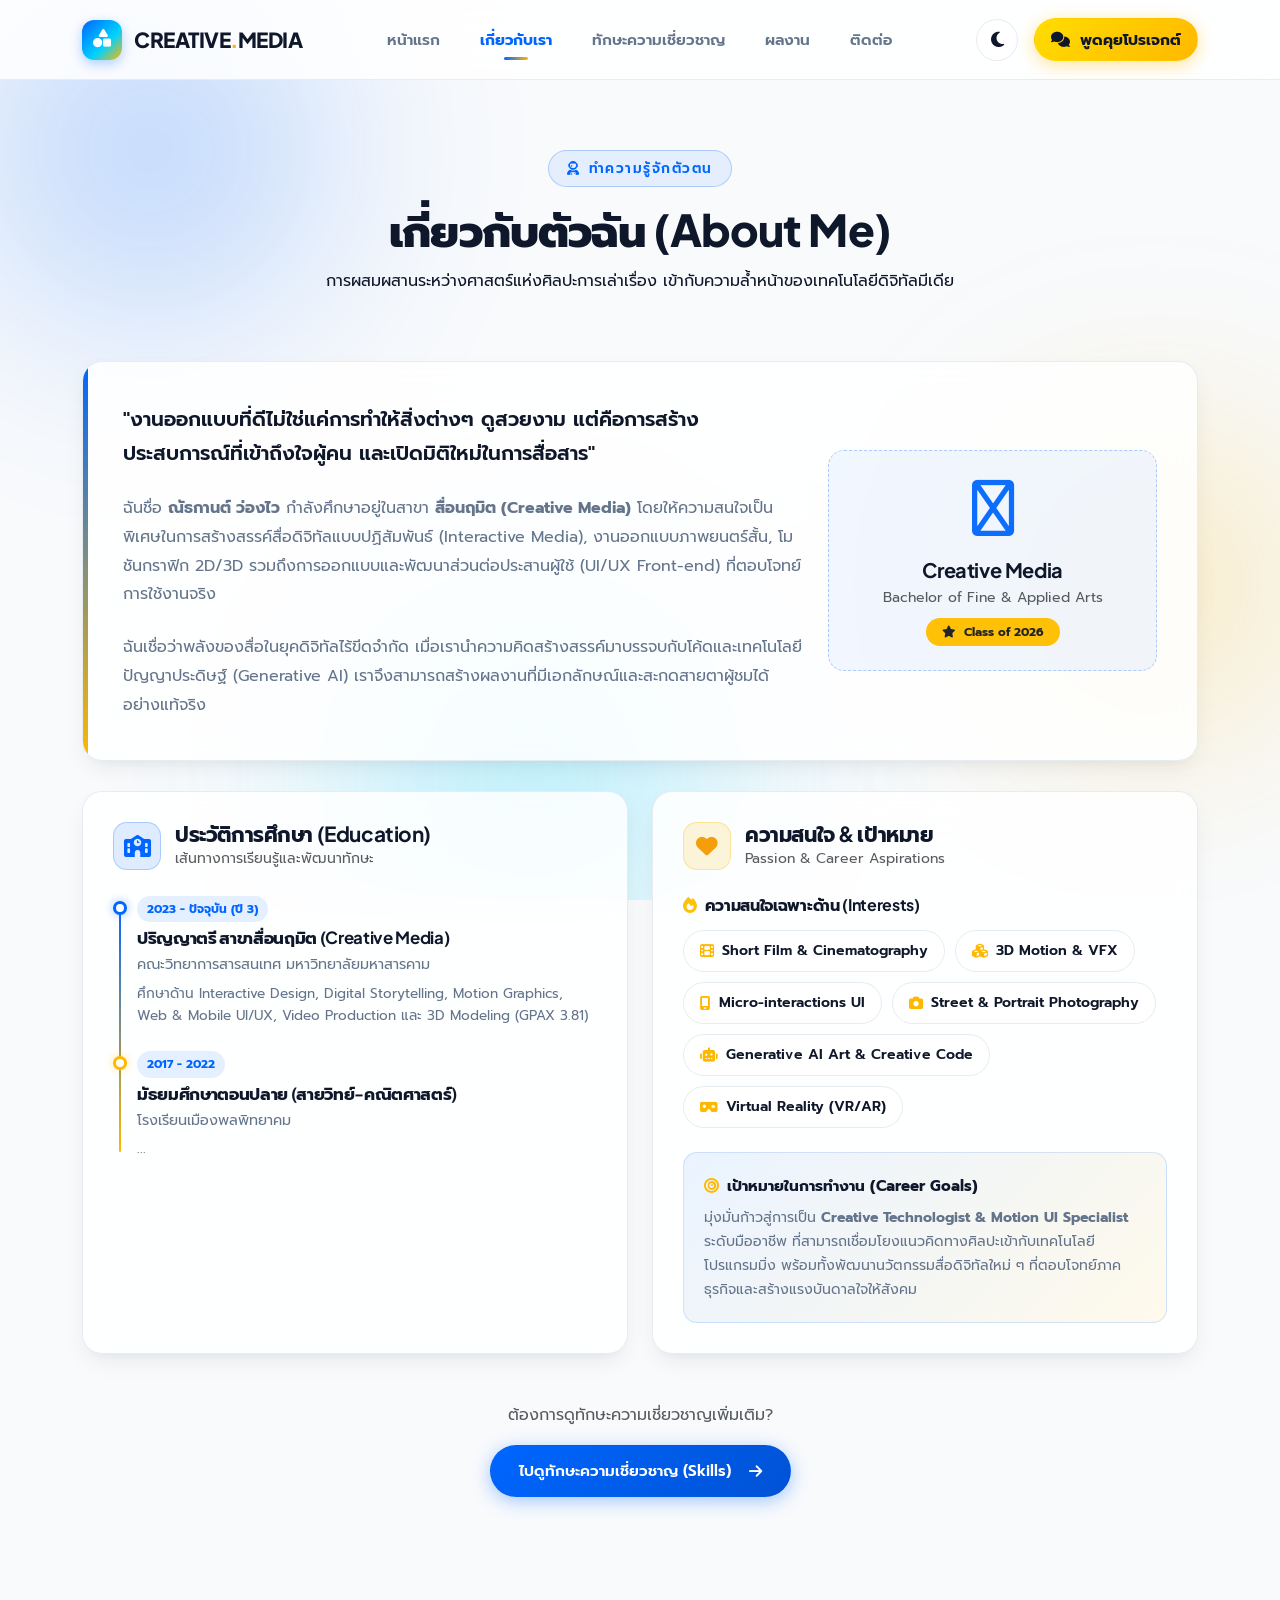
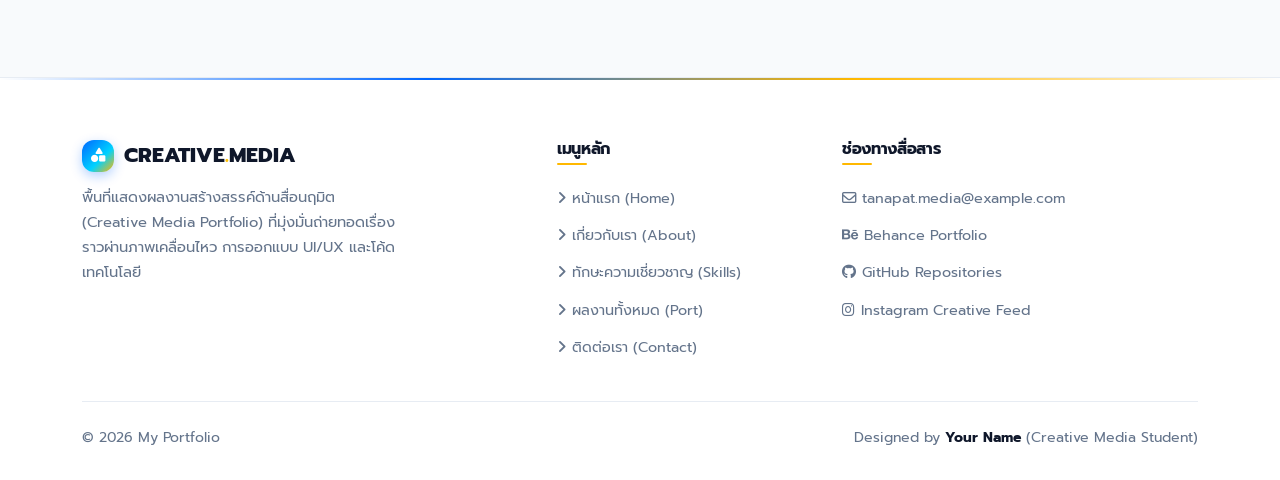
==== about.html @ 1ac67773 "Initial commit: Creative Media Student Portfolio with multi-page structure" ====
<!DOCTYPE html>
<html lang="th" data-bs-theme="dark">
<head>
  <meta charset="UTF-8">
  <meta name="viewport" content="width=device-width, initial-scale=1.0">
  <title>เกี่ยวกับเรา (About Me) | Creative Media Student Portfolio</title>
  
  <!-- SEO Meta Tags -->
  <meta name="description" content="ประวัติย่อ การศึกษา ความสนใจ และเป้าหมายในการทำงานของนักศึกษาสาขาสื่อนฤมิต (Creative Media)">
  <meta name="keywords" content="About Me, ประวัติส่วนตัว, สื่อนฤมิต, Creative Media, การศึกษา, เป้าหมาย">
  <meta name="author" content="Your Name">

  <!-- Favicon -->
  <link rel="icon" type="image/svg+xml" href="assets/images/logo.svg">

  <!-- Google Fonts: Plus Jakarta Sans & Prompt -->
  <link rel="preconnect" href="https://fonts.googleapis.com">
  <link rel="preconnect" href="https://fonts.gstatic.com" crossorigin>
  <link href="https://fonts.googleapis.com/css2?family=Plus+Jakarta+Sans:wght@400;500;600;700;800&family=Prompt:wght@300;400;500;600;700&display=swap" rel="stylesheet">

  <!-- Font Awesome 6.6.0 via CDN -->
  <link rel="stylesheet" href="https://cdnjs.cloudflare.com/ajax/libs/font-awesome/6.6.0/css/all.min.css" crossorigin="anonymous" referrerpolicy="no-referrer" />

  <!-- Bootstrap 5.3.3 CSS via CDN -->
  <link href="https://cdn.jsdelivr.net/npm/bootstrap@5.3.3/dist/css/bootstrap.min.css" rel="stylesheet" crossorigin="anonymous">

  <!-- Custom Modular Stylesheets -->
  <link rel="stylesheet" href="assets/css/variables.css">
  <link rel="stylesheet" href="assets/css/main.css">
  <link rel="stylesheet" href="assets/css/navbar.css">
  <link rel="stylesheet" href="assets/css/about.css">
  <link rel="stylesheet" href="assets/css/footer.css">
</head>
<body>

  <!-- Preloader Screen -->
  <div id="preloader" aria-hidden="true">
    <div class="loader-spinner"></div>
    <div class="loader-brand text-gradient-blue-yellow">CREATIVE MEDIA</div>
    <span class="text-muted small mt-2">กำลังโหลดหน้าประวัติ...</span>
  </div>

  <!-- Ambient Glowing Background Orbs -->
  <div class="bg-ambient-layer" aria-hidden="true">
    <div class="ambient-orb orb-1"></div>
    <div class="ambient-orb orb-2"></div>
    <div class="ambient-orb orb-3"></div>
  </div>

  <!-- 1. NAVIGATION BAR -->
  <header class="custom-navbar">
    <div class="container navbar-container">
      <a href="index.html" class="navbar-brand-link" aria-label="Creative Media Portfolio Home">
        <div class="brand-icon-box">
          <i class="fa-solid fa-shapes"></i>
        </div>
        <div>
          <span class="brand-text-name">CREATIVE<span class="brand-accent-dot">.</span>MEDIA</span>
        </div>
      </a>

      <!-- Navigation Menu -->
      <nav class="nav-menu-wrapper" id="navMenuWrapper" aria-label="Main Navigation">
        <ul class="navbar-nav-list">
          <li>
            <a href="index.html" class="custom-nav-link">
              <i class="fa-solid fa-house me-1 d-lg-none"></i> หน้าแรก
            </a>
          </li>
          <li>
            <a href="about.html" class="custom-nav-link active">
              <i class="fa-solid fa-user me-1 d-lg-none"></i> เกี่ยวกับเรา
            </a>
          </li>
          <li>
            <a href="skills.html" class="custom-nav-link">
              <i class="fa-solid fa-bolt me-1 d-lg-none"></i> ทักษะความเชี่ยวชาญ
            </a>
          </li>
          <li>
            <a href="port.html" class="custom-nav-link">
              <i class="fa-solid fa-layer-group me-1 d-lg-none"></i> ผลงาน
            </a>
          </li>
          <li>
            <a href="contact.html" class="custom-nav-link">
              <i class="fa-solid fa-paper-plane me-1 d-lg-none"></i> ติดต่อ
            </a>
          </li>
        </ul>

        <div class="mobile-actions-wrapper d-lg-none">
          <span class="text-muted small">สลับโหมดการแสดงผล</span>
          <button class="theme-switch-btn" type="button" aria-label="Toggle theme">
            <i class="fa-solid fa-moon"></i>
          </button>
        </div>
      </nav>

      <!-- Right Side Actions -->
      <div class="d-flex align-items-center gap-3">
        <button class="theme-switch-btn d-none d-lg-flex" type="button" aria-label="Toggle theme" title="สลับโหมด Dark/Light">
          <i class="fa-solid fa-moon"></i>
        </button>

        <a href="contact.html" class="btn-creative-yellow d-none d-md-inline-flex py-2 px-3 small">
          <i class="fa-solid fa-comments"></i> พูดคุยโปรเจกต์
        </a>

        <button class="mobile-nav-toggle" type="button" aria-label="Open navigation menu" aria-expanded="false">
          <i class="fa-solid fa-bars"></i>
        </button>
      </div>
    </div>
  </header>

  <!-- MAIN CONTENT: ABOUT ME -->
  <main class="page-main-wrap">
    <section class="about-section pt-0">
      <div class="container">
        <!-- Page Title Header -->
        <div class="page-hero-banner reveal-init reveal-fade-up">
          <span class="section-badge">
            <i class="fa-solid fa-user-astronaut"></i> ทำความรู้จักตัวตน
          </span>
          <h1 class="section-heading">เกี่ยวกับตัวฉัน (About Me)</h1>
          <p class="section-subheading">
            การผสมผสานระหว่างศาสตร์แห่งศิลปะการเล่าเรื่อง เข้ากับความล้ำหน้าของเทคโนโลยีดิจิทัลมีเดีย
          </p>
        </div>

        <!-- 1. Intro Card (ประวัติย่อ) -->
        <div class="glass-card about-intro-card reveal-init reveal-fade-up delay-100">
          <div class="row align-items-center gy-4">
            <div class="col-lg-8">
              <p class="about-quote">
                "งานออกแบบที่ดีไม่ใช่แค่การทำให้สิ่งต่างๆ ดูสวยงาม แต่คือการสร้างประสบการณ์ที่เข้าถึงใจผู้คน และเปิดมิติใหม่ในการสื่อสาร"
              </p>
              <p class="about-desc-para">
                ฉันชื่อ <strong>ณัธกานต์ ว่องไว</strong> กำลังศึกษาอยู่ในสาขา <strong>สื่อนฤมิต (Creative Media)</strong> โดยให้ความสนใจเป็นพิเศษในการสร้างสรรค์สื่อดิจิทัลแบบปฏิสัมพันธ์ (Interactive Media), งานออกแบบภาพยนตร์สั้น, โมชันกราฟิก 2D/3D รวมถึงการออกแบบและพัฒนาส่วนต่อประสานผู้ใช้ (UI/UX Front-end) ที่ตอบโจทย์การใช้งานจริง
              </p>
              <p class="about-desc-para mb-0">
                ฉันเชื่อว่าพลังของสื่อในยุคดิจิทัลไร้ขีดจำกัด เมื่อเรานำความคิดสร้างสรรค์มาบรรจบกับโค้ดและเทคโนโลยีปัญญาประดิษฐ์ (Generative AI) เราจึงสามารถสร้างผลงานที่มีเอกลักษณ์และสะกดสายตาผู้ชมได้อย่างแท้จริง
              </p>
            </div>
            <div class="col-lg-4 text-center">
              <div class="p-4 rounded-4" style="background: rgba(0, 102, 255, 0.05); border: 1px dashed rgba(0, 102, 255, 0.3);">
                <i class="fa-solid fa-graduation-cap display-4 text-primary mb-3"></i>
                <h5 class="fw-bold mb-1">Creative Media</h5>
                <p class="text-muted small mb-2">Bachelor of Fine &amp; Applied Arts</p>
                <span class="badge bg-warning text-dark px-3 py-2 rounded-pill fw-bold">
                  <i class="fa-solid fa-star me-1"></i> Class of 2026
                </span>
              </div>
            </div>
          </div>
        </div>

        <!-- 2. Education & Interests/Goals Grid -->
        <div class="row gy-4">
          <!-- Left Column: Education Timeline (การศึกษา) -->
          <div class="col-lg-6">
            <div class="glass-card info-card reveal-init reveal-fade-left delay-200">
              <div class="info-card-header">
                <div class="info-header-icon icon-blue">
                  <i class="fa-solid fa-school"></i>
                </div>
                <div>
                  <h3 class="info-header-title">ประวัติการศึกษา (Education)</h3>
                  <p class="text-muted small mb-0">เส้นทางการเรียนรู้และพัฒนาทักษะ</p>
                </div>
              </div>

              <div class="education-timeline">
                <div class="timeline-item">
                  <div class="timeline-dot"></div>
                  <span class="timeline-badge">2023 - ปัจจุบัน (ปี 3)</span>
                  <h4 class="timeline-title">ปริญญาตรี สาขาสื่อนฤมิต (Creative Media)</h4>
                  <p class="timeline-subtitle">คณะวิทยาการสารสนเทศ มหาวิทยาลัยมหาสารคาม</p>
                  <p class="timeline-desc">
                    ศึกษาด้าน Interactive Design, Digital Storytelling, Motion Graphics, Web &amp; Mobile UI/UX, Video Production และ 3D Modeling (GPAX 3.81)
                  </p>
                </div>

                <div class="timeline-item">
                  <div class="timeline-dot"></div>
                  <span class="timeline-badge">2017 - 2022</span>
                  <h4 class="timeline-title">มัธยมศึกษาตอนปลาย (สายวิทย์-คณิตศาสตร์)</h4>
                  <p class="timeline-subtitle">โรงเรียนเมืองพลพิทยาคม</p>
                  <p class="timeline-desc">
                    ...
                  </p>
                </div>
              </div>
            </div>
          </div>

          <!-- Right Column: Interests (ความสนใจ) & Goals (เป้าหมายในการทำงาน) -->
          <div class="col-lg-6">
            <div class="glass-card info-card reveal-init reveal-fade-right delay-200">
              <div class="info-card-header">
                <div class="info-header-icon icon-yellow">
                  <i class="fa-solid fa-heart"></i>
                </div>
                <div>
                  <h3 class="info-header-title">ความสนใจ &amp; เป้าหมาย</h3>
                  <p class="text-muted small mb-0">Passion &amp; Career Aspirations</p>
                </div>
              </div>

              <!-- Interests Cloud (ความสนใจ) -->
              <h6 class="fw-bold mb-3"><i class="fa-solid fa-fire me-2 text-warning"></i>ความสนใจเฉพาะด้าน (Interests)</h6>
              <div class="interests-grid mb-4">
                <div class="interest-tag">
                  <i class="fa-solid fa-film"></i> Short Film &amp; Cinematography
                </div>
                <div class="interest-tag">
                  <i class="fa-solid fa-cubes"></i> 3D Motion &amp; VFX
                </div>
                <div class="interest-tag">
                  <i class="fa-solid fa-mobile-screen"></i> Micro-interactions UI
                </div>
                <div class="interest-tag">
                  <i class="fa-solid fa-camera"></i> Street &amp; Portrait Photography
                </div>
                <div class="interest-tag">
                  <i class="fa-solid fa-robot"></i> Generative AI Art &amp; Creative Code
                </div>
                <div class="interest-tag">
                  <i class="fa-solid fa-vr-cardboard"></i> Virtual Reality (VR/AR)
                </div>
              </div>

              <!-- Career Goals Box (เป้าหมายในการทำงาน) -->
              <div class="goals-highlight-box">
                <div class="goals-title">
                  <i class="fa-solid fa-bullseye"></i>
                  <span>เป้าหมายในการทำงาน (Career Goals)</span>
                </div>
                <p class="goals-text">
                  มุ่งมั่นก้าวสู่การเป็น <strong>Creative Technologist &amp; Motion UI Specialist</strong> ระดับมืออาชีพ ที่สามารถเชื่อมโยงแนวคิดทางศิลปะเข้ากับเทคโนโลยีโปรแกรมมิ่ง พร้อมทั้งพัฒนานวัตกรรมสื่อดิจิทัลใหม่ ๆ ที่ตอบโจทย์ภาคธุรกิจและสร้างแรงบันดาลใจให้สังคม
                </p>
              </div>
            </div>
          </div>
        </div>

        <!-- Next Navigation Prompt CTA -->
        <div class="text-center mt-5 reveal-init reveal-fade-up">
          <p class="text-muted mb-3">ต้องการดูทักษะความเชี่ยวชาญเพิ่มเติม?</p>
          <a href="skills.html" class="btn-creative-primary">
            <span>ไปดูทักษะความเชี่ยวชาญ (Skills)</span>
            <i class="fa-solid fa-arrow-right ms-2"></i>
          </a>
        </div>
      </div>
    </section>
  </main>

  <!-- FOOTER -->
  <footer class="custom-footer">
    <div class="footer-top-accent"></div>

    <div class="container">
      <div class="row gy-4">
        <div class="col-lg-5 footer-brand-col">
          <div class="footer-brand-title">
            <div class="brand-icon-box" style="width: 32px; height: 32px; font-size: 0.9rem;">
              <i class="fa-solid fa-shapes"></i>
            </div>
            <span>CREATIVE<span class="text-warning">.</span>MEDIA</span>
          </div>
          <p class="footer-brand-bio">
            พื้นที่แสดงผลงานสร้างสรรค์ด้านสื่อนฤมิต (Creative Media Portfolio) ที่มุ่งมั่นถ่ายทอดเรื่องราวผ่านภาพเคลื่อนไหว การออกแบบ UI/UX และโค้ดเทคโนโลยี
          </p>
        </div>

        <div class="col-6 col-lg-3 footer-links-col">
          <h5>เมนูหลัก</h5>
          <ul class="footer-links-list">
            <li class="footer-link-item"><a href="index.html"><i class="fa-solid fa-angle-right"></i> หน้าแรก (Home)</a></li>
            <li class="footer-link-item"><a href="about.html"><i class="fa-solid fa-angle-right"></i> เกี่ยวกับเรา (About)</a></li>
            <li class="footer-link-item"><a href="skills.html"><i class="fa-solid fa-angle-right"></i> ทักษะความเชี่ยวชาญ (Skills)</a></li>
            <li class="footer-link-item"><a href="port.html"><i class="fa-solid fa-angle-right"></i> ผลงานทั้งหมด (Port)</a></li>
            <li class="footer-link-item"><a href="contact.html"><i class="fa-solid fa-angle-right"></i> ติดต่อเรา (Contact)</a></li>
          </ul>
        </div>

        <div class="col-6 col-lg-4 footer-links-col">
          <h5>ช่องทางสื่อสาร</h5>
          <ul class="footer-links-list">
            <li class="footer-link-item">
              <a href="mailto:tanapat.media@example.com"><i class="fa-regular fa-envelope"></i> tanapat.media@example.com</a>
            </li>
            <li class="footer-link-item">
              <a href="https://behance.net" target="_blank" rel="noopener noreferrer"><i class="fa-brands fa-behance"></i> Behance Portfolio</a>
            </li>
            <li class="footer-link-item">
              <a href="https://github.com" target="_blank" rel="noopener noreferrer"><i class="fa-brands fa-github"></i> GitHub Repositories</a>
            </li>
            <li class="footer-link-item">
              <a href="https://instagram.com" target="_blank" rel="noopener noreferrer"><i class="fa-brands fa-instagram"></i> Instagram Creative Feed</a>
            </li>
          </ul>
        </div>
      </div>

      <div class="footer-bottom-bar">
        <p class="footer-copyright">
          &copy; 2026 My Portfolio
        </p>
        <p class="footer-designer">
          Designed by <span>Your Name</span> (Creative Media Student)
        </p>
      </div>
    </div>
  </footer>

  <button type="button" id="scrollTopBtn" class="scroll-top-btn" aria-label="Scroll back to top" title="กลับขึ้นด้านบน">
    <i class="fa-solid fa-arrow-up"></i>
  </button>

  <script src="https://cdn.jsdelivr.net/npm/bootstrap@5.3.3/dist/js/bootstrap.bundle.min.js" crossorigin="anonymous"></script>
  <script src="assets/js/theme.js"></script>
  <script src="assets/js/navbar.js"></script>
  <script src="assets/js/animations.js"></script>
  <script src="assets/js/main.js"></script>
</body>
</html>
---- assets/css/variables.css ----
/* ==========================================================================
   VARIABLES & DESIGN TOKENS
   Creative Media Portfolio - Modern, Glassmorphism, Blue & Yellow Theme
   ========================================================================== */

:root {
  /* Primary Palette: Blue / Cyan (Professional & Tech) */
  --primary-50: #eff6ff;
  --primary-100: #dbeafe;
  --primary-200: #bfdbfe;
  --primary-300: #93c5fd;
  --primary-400: #60a5fa;
  --primary-500: #0066ff;
  --primary-600: #0052d4;
  --primary-700: #1d4ed8;
  --primary-800: #1e40af;
  --primary-900: #1e3a8a;
  --primary-cyan: #00d2ff;
  --primary-sky: #38bdf8;

  /* Accent Palette: Yellow / Amber (Creativity & Energy) */
  --accent-50: #fefce8;
  --accent-100: #fef9c3;
  --accent-200: #fef08a;
  --accent-300: #ffdd00;
  --accent-400: #ffb800;
  --accent-500: #f59e0b;
  --accent-600: #d97706;
  --accent-glow: rgba(255, 184, 0, 0.4);

  /* Gradients */
  --grad-primary: linear-gradient(135deg, #0052d4 0%, #4364f7 50%, #6fb1fc 100%);
  --grad-accent: linear-gradient(135deg, #ffdd00 0%, #ff9900 100%);
  --grad-blue-yellow: linear-gradient(135deg, #0066ff 0%, #00d2ff 60%, #ffb800 100%);
  --grad-mesh: radial-gradient(at 0% 0%, rgba(0, 102, 255, 0.15) 0px, transparent 50%),
               radial-gradient(at 100% 0%, rgba(255, 184, 0, 0.15) 0px, transparent 50%),
               radial-gradient(at 100% 100%, rgba(0, 210, 255, 0.12) 0px, transparent 50%),
               radial-gradient(at 0% 100%, rgba(255, 153, 0, 0.1) 0px, transparent 50%);

  /* Typography */
  --font-heading: 'Plus Jakarta Sans', 'Prompt', -apple-system, BlinkMacSystemFont, sans-serif;
  --font-body: 'Prompt', 'Plus Jakarta Sans', -apple-system, BlinkMacSystemFont, sans-serif;

  /* Spacing & Layout */
  --header-height: 80px;
  --section-padding: 100px 0;
  --radius-sm: 8px;
  --radius-md: 14px;
  --radius-lg: 20px;
  --radius-xl: 30px;
  --radius-full: 9999px;

  /* Transitions */
  --trans-fast: 0.2s cubic-bezier(0.4, 0, 0.2, 1);
  --trans-base: 0.3s cubic-bezier(0.4, 0, 0.2, 1);
  --trans-slow: 0.5s cubic-bezier(0.4, 0, 0.2, 1);
  --trans-spring: 0.5s cubic-bezier(0.175, 0.885, 0.32, 1.275);
}

/* ==========================================================================
   LIGHT THEME (Default or Selected)
   ========================================================================== */
[data-bs-theme="light"], :root {
  --bg-body: #f8fafc;
  --bg-surface: #ffffff;
  --bg-surface-glass: rgba(255, 255, 255, 0.75);
  --bg-card: rgba(255, 255, 255, 0.85);
  --bg-card-hover: rgba(255, 255, 255, 0.95);
  --bg-subtle: #f1f5f9;

  --text-main: #0f172a;
  --text-muted: #64748b;
  --text-light: #94a3b8;
  --text-inverse: #ffffff;

  --border-glass: rgba(226, 232, 240, 0.8);
  --border-focus: #0066ff;
  
  --shadow-sm: 0 2px 8px rgba(15, 23, 42, 0.05);
  --shadow-md: 0 10px 25px -5px rgba(15, 23, 42, 0.08), 0 8px 10px -6px rgba(15, 23, 42, 0.04);
  --shadow-lg: 0 20px 35px -8px rgba(0, 102, 255, 0.12), 0 10px 15px -5px rgba(15, 23, 42, 0.04);
  --shadow-glow-blue: 0 0 30px rgba(0, 102, 255, 0.25);
  --shadow-glow-yellow: 0 0 30px rgba(255, 184, 0, 0.3);

  --navbar-bg: rgba(255, 255, 255, 0.85);
  --modal-bg: rgba(255, 255, 255, 0.95);
}

/* ==========================================================================
   DARK THEME (Creative Cyber/Modern Studio Aesthetic)
   ========================================================================== */
[data-bs-theme="dark"] {
  --bg-body: #090d16;
  --bg-surface: #0f172a;
  --bg-surface-glass: rgba(15, 23, 42, 0.72);
  --bg-card: rgba(30, 41, 59, 0.6);
  --bg-card-hover: rgba(30, 41, 59, 0.85);
  --bg-subtle: #1e293b;

  --text-main: #f8fafc;
  --text-muted: #94a3b8;
  --text-light: #64748b;
  --text-inverse: #0f172a;

  --border-glass: rgba(255, 255, 255, 0.12);
  --border-focus: #00d2ff;

  --shadow-sm: 0 2px 8px rgba(0, 0, 0, 0.3);
  --shadow-md: 0 10px 30px rgba(0, 0, 0, 0.5);
  --shadow-lg: 0 20px 40px rgba(0, 0, 0, 0.7);
  --shadow-glow-blue: 0 0 35px rgba(0, 102, 255, 0.4);
  --shadow-glow-yellow: 0 0 35px rgba(255, 184, 0, 0.45);

  --navbar-bg: rgba(9, 13, 22, 0.82);
  --modal-bg: rgba(15, 23, 42, 0.95);
}
---- assets/css/main.css ----
/* ==========================================================================
   GLOBAL STYLES & CORE UTILITIES
   ========================================================================== */

* {
  margin: 0;
  padding: 0;
  box-sizing: border-box;
}

html {
  scroll-behavior: smooth;
  scroll-padding-top: 90px;
}

body {
  font-family: var(--font-body);
  background-color: var(--bg-body);
  color: var(--text-main);
  line-height: 1.7;
  overflow-x: hidden;
  transition: background-color var(--trans-base), color var(--trans-base);
  position: relative;
  min-height: 100vh;
}

/* Background Ambient Glow Orbs */
.bg-ambient-layer {
  position: fixed;
  top: 0;
  left: 0;
  width: 100vw;
  height: 100vh;
  pointer-events: none;
  z-index: -1;
  overflow: hidden;
}

.ambient-orb {
  position: absolute;
  border-radius: 50%;
  filter: blur(100px);
  opacity: 0.35;
  transition: opacity var(--trans-slow);
}

[data-bs-theme="dark"] .ambient-orb {
  opacity: 0.22;
}

.orb-1 {
  width: 500px;
  height: 500px;
  background: radial-gradient(circle, var(--primary-500) 0%, rgba(0, 210, 255, 0) 70%);
  top: -100px;
  left: -100px;
  animation: floatOrb 18s ease-in-out infinite alternate;
}

.orb-2 {
  width: 450px;
  height: 450px;
  background: radial-gradient(circle, var(--accent-400) 0%, rgba(255, 221, 0, 0) 70%);
  top: 40%;
  right: -100px;
  animation: floatOrb 22s ease-in-out infinite alternate-reverse;
}

.orb-3 {
  width: 550px;
  height: 550px;
  background: radial-gradient(circle, var(--primary-cyan) 0%, rgba(0, 102, 255, 0) 70%);
  bottom: -150px;
  left: 20%;
  animation: floatOrb 25s ease-in-out infinite alternate;
}

@keyframes floatOrb {
  0% { transform: translate(0, 0) scale(1); }
  50% { transform: translate(60px, 40px) scale(1.1); }
  100% { transform: translate(-40px, 80px) scale(0.95); }
}

/* Custom Scrollbar */
::-webkit-scrollbar {
  width: 10px;
}
::-webkit-scrollbar-track {
  background: var(--bg-body);
}
::-webkit-scrollbar-thumb {
  background: linear-gradient(180deg, var(--primary-500), var(--accent-400));
  border-radius: var(--radius-full);
  border: 2px solid var(--bg-body);
}
::-webkit-scrollbar-thumb:hover {
  background: linear-gradient(180deg, var(--primary-cyan), var(--accent-300));
}

/* Typography Helpers */
h1, h2, h3, h4, h5, h6, .brand-font {
  font-family: var(--font-heading);
  font-weight: 700;
  color: var(--text-main);
  letter-spacing: -0.02em;
}

.text-gradient-blue-yellow {
  background: linear-gradient(135deg, var(--primary-500) 0%, var(--primary-cyan) 50%, var(--accent-400) 100%);
  -webkit-background-clip: text;
  -webkit-text-fill-color: transparent;
  background-clip: text;
}

.text-gradient-yellow {
  background: linear-gradient(135deg, var(--accent-300) 0%, var(--accent-500) 100%);
  -webkit-background-clip: text;
  -webkit-text-fill-color: transparent;
  background-clip: text;
}

.section-title-wrap {
  text-align: center;
  margin-bottom: 3.5rem;
  position: relative;
}

.section-badge {
  display: inline-flex;
  align-items: center;
  gap: 8px;
  padding: 6px 18px;
  background: rgba(0, 102, 255, 0.08);
  border: 1px solid rgba(0, 102, 255, 0.25);
  border-radius: var(--radius-full);
  font-size: 0.85rem;
  font-weight: 600;
  color: var(--primary-500);
  text-transform: uppercase;
  letter-spacing: 1.5px;
  margin-bottom: 1rem;
}

[data-bs-theme="dark"] .section-badge {
  background: rgba(0, 210, 255, 0.12);
  border-color: rgba(0, 210, 255, 0.3);
  color: var(--primary-cyan);
}

.section-badge.badge-yellow {
  background: rgba(255, 184, 0, 0.12);
  border-color: rgba(255, 184, 0, 0.3);
  color: var(--accent-500);
}

.section-heading {
  font-size: clamp(2rem, 4vw, 2.75rem);
  font-weight: 800;
  margin-bottom: 0.75rem;
}

/* Subpage Wrapper for Multi-Page layout */
.page-main-wrap {
  padding-top: calc(var(--header-height) + 30px);
  padding-bottom: 80px;
  min-height: calc(100vh - 250px);
}

.page-hero-banner {
  text-align: center;
  padding: 40px 0 20px;
  margin-bottom: 30px;
}


/* ==========================================================================
   GLASSMORPHISM CORE COMPONENTS
   ========================================================================== */
.glass-card {
  background: var(--bg-card);
  backdrop-filter: blur(16px);
  -webkit-backdrop-filter: blur(16px);
  border: 1px solid var(--border-glass);
  border-radius: var(--radius-lg);
  box-shadow: var(--shadow-md);
  transition: transform var(--trans-base), box-shadow var(--trans-base), border-color var(--trans-base);
}

.glass-card:hover {
  transform: translateY(-6px);
  box-shadow: var(--shadow-lg);
  border-color: rgba(0, 102, 255, 0.35);
}

.glass-pill {
  background: var(--bg-surface-glass);
  backdrop-filter: blur(12px);
  -webkit-backdrop-filter: blur(12px);
  border: 1px solid var(--border-glass);
  border-radius: var(--radius-full);
}

/* ==========================================================================
   BUTTONS (MODERN, CREATIVE, GRADIENT)
   ========================================================================== */
.btn-creative-primary {
  display: inline-flex;
  align-items: center;
  justify-content: center;
  gap: 10px;
  padding: 12px 28px;
  font-weight: 600;
  font-size: 0.95rem;
  border-radius: var(--radius-full);
  background: linear-gradient(135deg, var(--primary-500) 0%, var(--primary-600) 100%);
  color: #ffffff;
  border: 1px solid transparent;
  box-shadow: 0 4px 18px rgba(0, 102, 255, 0.35);
  transition: all var(--trans-base);
  text-decoration: none;
  position: relative;
  overflow: hidden;
  z-index: 1;
}

.btn-creative-primary::before {
  content: '';
  position: absolute;
  top: 0;
  left: -100%;
  width: 100%;
  height: 100%;
  background: linear-gradient(90deg, transparent, rgba(255, 255, 255, 0.25), transparent);
  transition: left 0.6s ease;
  z-index: -1;
}

.btn-creative-primary:hover {
  color: #ffffff;
  transform: translateY(-3px);
  box-shadow: 0 8px 24px rgba(0, 102, 255, 0.5);
}

.btn-creative-primary:hover::before {
  left: 100%;
}

.btn-creative-yellow {
  display: inline-flex;
  align-items: center;
  justify-content: center;
  gap: 10px;
  padding: 12px 28px;
  font-weight: 700;
  font-size: 0.95rem;
  border-radius: var(--radius-full);
  background: linear-gradient(135deg, var(--accent-300) 0%, var(--accent-400) 100%);
  color: #0f172a;
  border: 1px solid transparent;
  box-shadow: 0 4px 18px rgba(255, 184, 0, 0.4);
  transition: all var(--trans-base);
  text-decoration: none;
}

.btn-creative-yellow:hover {
  color: #0f172a;
  transform: translateY(-3px) scale(1.02);
  box-shadow: 0 8px 26px rgba(255, 184, 0, 0.6);
}

.btn-creative-outline {
  display: inline-flex;
  align-items: center;
  justify-content: center;
  gap: 10px;
  padding: 12px 28px;
  font-weight: 600;
  font-size: 0.95rem;
  border-radius: var(--radius-full);
  background: var(--bg-surface-glass);
  backdrop-filter: blur(8px);
  color: var(--text-main);
  border: 1.5px solid var(--border-glass);
  transition: all var(--trans-base);
  text-decoration: none;
}

.btn-creative-outline:hover {
  color: var(--primary-500);
  border-color: var(--primary-500);
  background: rgba(0, 102, 255, 0.08);
  transform: translateY(-3px);
}

[data-bs-theme="dark"] .btn-creative-outline:hover {
  color: var(--primary-cyan);
  border-color: var(--primary-cyan);
  background: rgba(0, 210, 255, 0.12);
}

/* ==========================================================================
   SCROLL REVEAL ANIMATIONS
   ========================================================================== */
.reveal-init {
  opacity: 0;
  transition: opacity 0.8s cubic-bezier(0.2, 0.8, 0.2, 1), transform 0.8s cubic-bezier(0.2, 0.8, 0.2, 1);
  will-change: opacity, transform;
}

.reveal-fade-up {
  transform: translateY(35px);
}

.reveal-fade-left {
  transform: translateX(-40px);
}

.reveal-fade-right {
  transform: translateX(40px);
}

.reveal-zoom-in {
  transform: scale(0.92);
}

.reveal-visible {
  opacity: 1;
  transform: translate(0, 0) scale(1);
}

/* Delay helpers */
.delay-100 { transition-delay: 0.1s; }
.delay-200 { transition-delay: 0.2s; }
.delay-300 { transition-delay: 0.3s; }
.delay-400 { transition-delay: 0.4s; }
.delay-500 { transition-delay: 0.5s; }

/* ==========================================================================
   SCROLL TO TOP BUTTON
   ========================================================================== */
.scroll-top-btn {
  position: fixed;
  bottom: 30px;
  right: 30px;
  width: 48px;
  height: 48px;
  border-radius: 50%;
  background: var(--bg-card);
  backdrop-filter: blur(12px);
  border: 1.5px solid var(--border-glass);
  color: var(--primary-500);
  display: flex;
  align-items: center;
  justify-content: center;
  font-size: 1.2rem;
  box-shadow: var(--shadow-md);
  cursor: pointer;
  z-index: 990;
  opacity: 0;
  visibility: hidden;
  transform: translateY(20px);
  transition: all var(--trans-base);
}

[data-bs-theme="dark"] .scroll-top-btn {
  color: var(--accent-300);
}

.scroll-top-btn.active {
  opacity: 1;
  visibility: visible;
  transform: translateY(0);
}

.scroll-top-btn:hover {
  background: var(--primary-500);
  color: #ffffff;
  border-color: var(--primary-500);
  transform: translateY(-4px);
  box-shadow: 0 8px 20px rgba(0, 102, 255, 0.4);
}

/* ==========================================================================
   PRELOADER / LOADING ANIMATION
   ========================================================================== */
#preloader {
  position: fixed;
  top: 0;
  left: 0;
  width: 100vw;
  height: 100vh;
  background-color: var(--bg-body);
  display: flex;
  align-items: center;
  justify-content: center;
  flex-direction: column;
  z-index: 99999;
  transition: opacity 0.6s ease, visibility 0.6s ease;
}

#preloader.loaded {
  opacity: 0;
  visibility: hidden;
}

.loader-spinner {
  width: 65px;
  height: 65px;
  border: 4px solid rgba(0, 102, 255, 0.15);
  border-top-color: var(--primary-500);
  border-right-color: var(--accent-400);
  border-radius: 50%;
  animation: spin 1s linear infinite;
  margin-bottom: 1.25rem;
}

.loader-brand {
  font-family: var(--font-heading);
  font-weight: 800;
  letter-spacing: 2px;
  font-size: 1.1rem;
}

@keyframes spin {
  to { transform: rotate(360deg); }
}
---- assets/css/navbar.css ----
/* ==========================================================================
   NAVIGATION BAR (STICKY, GLASSMORPHISM, RESPONSIVE, THEME SWITCHER)
   ========================================================================== */

.custom-navbar {
  position: fixed;
  top: 0;
  left: 0;
  width: 100%;
  height: var(--header-height);
  z-index: 1030;
  background: var(--navbar-bg);
  backdrop-filter: blur(20px);
  -webkit-backdrop-filter: blur(20px);
  border-bottom: 1px solid var(--border-glass);
  transition: all var(--trans-base);
}

.custom-navbar.scrolled {
  height: 70px;
  box-shadow: var(--shadow-sm);
  background: var(--navbar-bg);
}

.navbar-container {
  display: flex;
  align-items: center;
  justify-content: space-between;
  height: 100%;
}

/* Brand Logo */
.navbar-brand-link {
  display: flex;
  align-items: center;
  gap: 12px;
  text-decoration: none;
  font-family: var(--font-heading);
  font-weight: 800;
  font-size: 1.3rem;
  color: var(--text-main);
  transition: transform var(--trans-fast);
}

.navbar-brand-link:hover {
  transform: scale(1.02);
}

.brand-icon-box {
  width: 40px;
  height: 40px;
  border-radius: 12px;
  background: linear-gradient(135deg, var(--primary-500) 0%, var(--primary-cyan) 60%, var(--accent-400) 100%);
  display: flex;
  align-items: center;
  justify-content: center;
  color: #ffffff;
  font-size: 1.15rem;
  box-shadow: 0 4px 12px rgba(0, 102, 255, 0.3);
}

.brand-text-name {
  letter-spacing: -0.5px;
}

.brand-accent-dot {
  color: var(--accent-400);
}

/* Nav Links Menu */
.navbar-nav-list {
  display: flex;
  align-items: center;
  gap: 8px;
  list-style: none;
  margin: 0;
  padding: 0;
}

.custom-nav-link {
  position: relative;
  display: inline-block;
  padding: 8px 16px;
  font-size: 0.95rem;
  font-weight: 600;
  color: var(--text-muted);
  text-decoration: none;
  border-radius: var(--radius-full);
  transition: color var(--trans-fast), background var(--trans-fast);
}

.custom-nav-link:hover {
  color: var(--primary-500);
  background: rgba(0, 102, 255, 0.05);
}

[data-bs-theme="dark"] .custom-nav-link:hover {
  color: var(--primary-cyan);
  background: rgba(0, 210, 255, 0.08);
}

/* Active Nav State */
.custom-nav-link.active {
  color: var(--primary-500);
  font-weight: 700;
}

[data-bs-theme="dark"] .custom-nav-link.active {
  color: var(--accent-300);
}

.custom-nav-link::after {
  content: '';
  position: absolute;
  bottom: 0;
  left: 50%;
  transform: translateX(-50%);
  width: 0;
  height: 3px;
  border-radius: 2px;
  background: linear-gradient(90deg, var(--primary-500), var(--accent-400));
  transition: width var(--trans-base);
}

.custom-nav-link.active::after {
  width: 24px;
}

/* Theme Switcher Button */
.theme-switch-btn {
  width: 42px;
  height: 42px;
  border-radius: 50%;
  border: 1px solid var(--border-glass);
  background: var(--bg-surface-glass);
  color: var(--text-main);
  display: flex;
  align-items: center;
  justify-content: center;
  cursor: pointer;
  transition: all var(--trans-fast);
  font-size: 1.1rem;
}

.theme-switch-btn:hover {
  background: rgba(255, 184, 0, 0.15);
  color: var(--accent-500);
  border-color: var(--accent-400);
  transform: rotate(15deg);
}

/* Mobile Toggle Hamburger */
.mobile-nav-toggle {
  display: none;
  background: none;
  border: 1px solid var(--border-glass);
  width: 42px;
  height: 42px;
  border-radius: 12px;
  color: var(--text-main);
  font-size: 1.25rem;
  align-items: center;
  justify-content: center;
  cursor: pointer;
}

/* Responsive Navigation */
@media (max-width: 991.98px) {
  .mobile-nav-toggle {
    display: flex;
  }

  .nav-menu-wrapper {
    position: fixed;
    top: var(--header-height);
    left: 0;
    width: 100%;
    height: 0;
    overflow: hidden;
    background: var(--bg-surface);
    backdrop-filter: blur(24px);
    -webkit-backdrop-filter: blur(24px);
    border-bottom: 1px solid var(--border-glass);
    transition: height 0.35s ease;
    box-shadow: var(--shadow-lg);
  }

  .nav-menu-wrapper.show {
    height: calc(100vh - var(--header-height));
    overflow-y: auto;
  }

  .navbar-nav-list {
    flex-direction: column;
    align-items: stretch;
    padding: 24px 20px;
    gap: 8px;
  }

  .custom-nav-link {
    display: flex;
    align-items: center;
    justify-content: space-between;
    padding: 14px 20px;
    font-size: 1.1rem;
    border-radius: var(--radius-md);
  }

  .custom-nav-link::after {
    display: none;
  }

  .custom-nav-link.active {
    background: rgba(0, 102, 255, 0.1);
    color: var(--primary-500);
  }

  [data-bs-theme="dark"] .custom-nav-link.active {
    background: rgba(0, 210, 255, 0.12);
    color: var(--accent-300);
  }

  .mobile-actions-wrapper {
    padding: 20px;
    display: flex;
    align-items: center;
    justify-content: space-between;
    border-top: 1px solid var(--border-glass);
  }
}
---- assets/css/about.css ----
/* ==========================================================================
   ABOUT ME SECTION (BIO, EDUCATION, INTERESTS, CAREER GOALS)
   ========================================================================== */

.about-section {
  padding: var(--section-padding);
  position: relative;
}

/* About Intro Card */
.about-intro-card {
  padding: 40px;
  margin-bottom: 30px;
  position: relative;
  overflow: hidden;
}

.about-intro-card::before {
  content: '';
  position: absolute;
  top: 0;
  left: 0;
  width: 5px;
  height: 100%;
  background: linear-gradient(180deg, var(--primary-500), var(--accent-400));
}

.about-quote {
  font-size: 1.25rem;
  font-weight: 600;
  line-height: 1.7;
  color: var(--text-main);
  margin-bottom: 1.5rem;
}

.about-desc-para {
  color: var(--text-muted);
  font-size: 1rem;
  line-height: 1.8;
  margin-bottom: 1.5rem;
}

/* Info Grid Cards */
.info-card {
  padding: 30px;
  height: 100%;
  display: flex;
  flex-direction: column;
}

.info-card-header {
  display: flex;
  align-items: center;
  gap: 14px;
  margin-bottom: 24px;
}

.info-header-icon {
  width: 48px;
  height: 48px;
  border-radius: var(--radius-md);
  display: flex;
  align-items: center;
  justify-content: center;
  font-size: 1.35rem;
}

.info-header-icon.icon-blue {
  background: rgba(0, 102, 255, 0.12);
  color: var(--primary-500);
  border: 1px solid rgba(0, 102, 255, 0.25);
}

.info-header-icon.icon-yellow {
  background: rgba(255, 184, 0, 0.15);
  color: var(--accent-500);
  border: 1px solid rgba(255, 184, 0, 0.3);
}

.info-header-title {
  font-size: 1.3rem;
  font-weight: 700;
  margin: 0;
}

/* Education Timeline */
.education-timeline {
  position: relative;
  padding-left: 24px;
}

.education-timeline::before {
  content: '';
  position: absolute;
  top: 8px;
  bottom: 8px;
  left: 6px;
  width: 2px;
  background: linear-gradient(180deg, var(--primary-500), var(--accent-400));
  border-radius: 1px;
}

.timeline-item {
  position: relative;
  margin-bottom: 24px;
}

.timeline-item:last-child {
  margin-bottom: 0;
}

.timeline-dot {
  position: absolute;
  left: -24px;
  top: 6px;
  width: 14px;
  height: 14px;
  border-radius: 50%;
  background: var(--bg-surface);
  border: 3px solid var(--primary-500);
  box-shadow: 0 0 10px rgba(0, 102, 255, 0.4);
}

.timeline-item:nth-child(even) .timeline-dot {
  border-color: var(--accent-400);
  box-shadow: 0 0 10px rgba(255, 184, 0, 0.4);
}

.timeline-badge {
  display: inline-block;
  padding: 3px 10px;
  font-size: 0.75rem;
  font-weight: 700;
  border-radius: var(--radius-full);
  background: rgba(0, 102, 255, 0.1);
  color: var(--primary-500);
  margin-bottom: 6px;
}

[data-bs-theme="dark"] .timeline-badge {
  background: rgba(0, 210, 255, 0.15);
  color: var(--primary-cyan);
}

.timeline-title {
  font-size: 1.05rem;
  font-weight: 700;
  margin-bottom: 4px;
  color: var(--text-main);
}

.timeline-subtitle {
  font-size: 0.9rem;
  color: var(--text-muted);
  margin-bottom: 6px;
}

.timeline-desc {
  font-size: 0.85rem;
  color: var(--text-muted);
  line-height: 1.6;
  margin: 0;
}

/* Interests Tags Cloud */
.interests-grid {
  display: flex;
  flex-wrap: wrap;
  gap: 10px;
  margin-bottom: 20px;
}

.interest-tag {
  display: inline-flex;
  align-items: center;
  gap: 8px;
  padding: 8px 16px;
  background: var(--bg-surface-glass);
  border: 1px solid var(--border-glass);
  border-radius: var(--radius-full);
  font-size: 0.88rem;
  font-weight: 600;
  color: var(--text-main);
  transition: all var(--trans-fast);
}

.interest-tag i {
  color: var(--accent-400);
  transition: transform var(--trans-fast);
}

.interest-tag:hover {
  background: rgba(0, 102, 255, 0.1);
  border-color: var(--primary-500);
  color: var(--primary-500);
  transform: translateY(-2px);
}

.interest-tag:hover i {
  transform: scale(1.2);
}

/* Career Goals Card */
.goals-highlight-box {
  margin-top: auto;
  padding: 20px;
  background: linear-gradient(135deg, rgba(0, 102, 255, 0.08) 0%, rgba(255, 184, 0, 0.08) 100%);
  border: 1px solid rgba(0, 102, 255, 0.15);
  border-radius: var(--radius-md);
}

.goals-title {
  font-size: 0.95rem;
  font-weight: 700;
  color: var(--text-main);
  margin-bottom: 8px;
  display: flex;
  align-items: center;
  gap: 8px;
}

.goals-title i {
  color: var(--accent-400);
}

.goals-text {
  font-size: 0.88rem;
  color: var(--text-muted);
  line-height: 1.7;
  margin: 0;
}
---- assets/css/footer.css ----
/* ==========================================================================
   FOOTER SECTION
   ========================================================================== */

.custom-footer {
  position: relative;
  background: var(--bg-surface);
  border-top: 1px solid var(--border-glass);
  padding: 60px 0 30px;
  overflow: hidden;
}

.footer-top-accent {
  position: absolute;
  top: 0;
  left: 0;
  width: 100%;
  height: 2px;
  background: linear-gradient(90deg, transparent, var(--primary-500), var(--accent-400), transparent);
}

.footer-brand-col {
  margin-bottom: 30px;
}

.footer-brand-title {
  display: flex;
  align-items: center;
  gap: 10px;
  font-size: 1.3rem;
  font-weight: 800;
  color: var(--text-main);
  margin-bottom: 12px;
}

.footer-brand-bio {
  color: var(--text-muted);
  font-size: 0.92rem;
  line-height: 1.7;
  max-width: 320px;
}

.footer-links-col h5 {
  font-size: 1rem;
  font-weight: 700;
  margin-bottom: 20px;
  color: var(--text-main);
  position: relative;
  padding-bottom: 8px;
}

.footer-links-col h5::after {
  content: '';
  position: absolute;
  bottom: 0;
  left: 0;
  width: 30px;
  height: 2px;
  background: var(--accent-400);
  border-radius: 1px;
}

.footer-links-list {
  list-style: none;
  padding: 0;
  margin: 0;
  display: flex;
  flex-direction: column;
  gap: 10px;
}

.footer-link-item a {
  color: var(--text-muted);
  text-decoration: none;
  font-size: 0.9rem;
  transition: all var(--trans-fast);
  display: inline-flex;
  align-items: center;
  gap: 6px;
}

.footer-link-item a:hover {
  color: var(--primary-500);
  transform: translateX(4px);
}

[data-bs-theme="dark"] .footer-link-item a:hover {
  color: var(--accent-300);
}

.footer-bottom-bar {
  margin-top: 40px;
  padding-top: 24px;
  border-top: 1px solid var(--border-glass);
  display: flex;
  align-items: center;
  justify-content: space-between;
  flex-wrap: wrap;
  gap: 15px;
}

.footer-copyright {
  font-size: 0.88rem;
  color: var(--text-muted);
  margin: 0;
}

.footer-designer {
  font-size: 0.88rem;
  color: var(--text-muted);
  margin: 0;
}

.footer-designer span {
  font-weight: 700;
  color: var(--text-main);
}
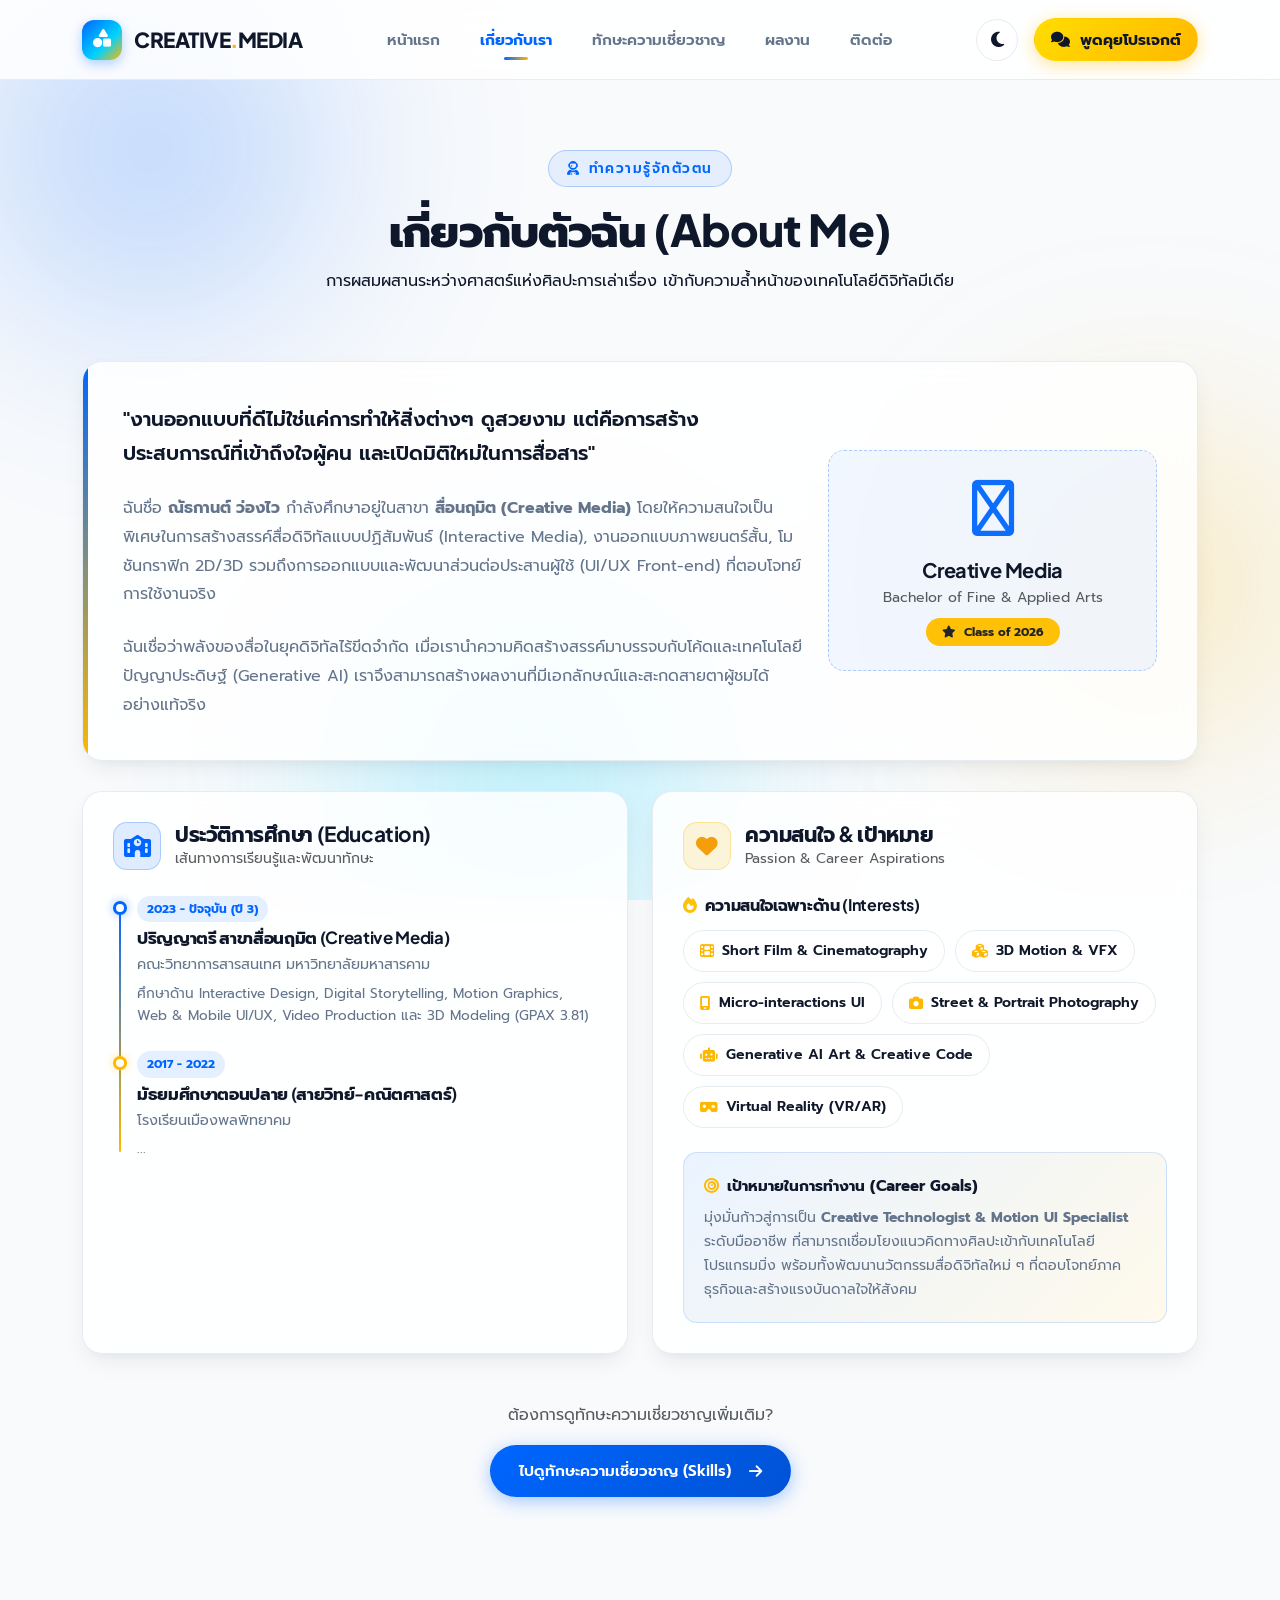
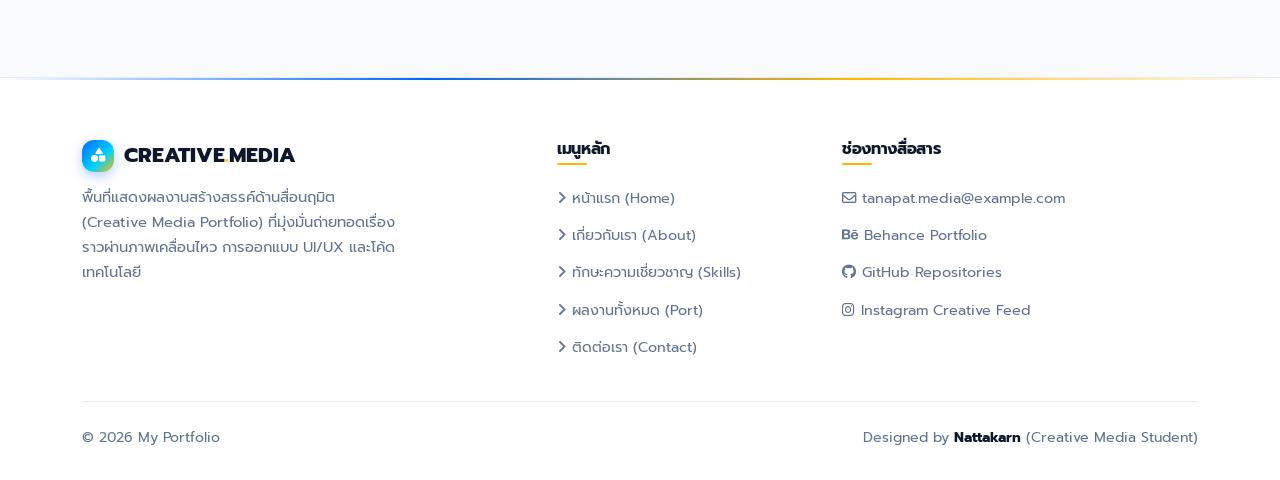
==== commit de240d58: "Update designer name to Nattakarn across all pages" ====
--- a/about.html
+++ b/about.html
@@ -310,7 +310,7 @@
           &copy; 2026 My Portfolio
         </p>
         <p class="footer-designer">
-          Designed by <span>Your Name</span> (Creative Media Student)
+          Designed by <span>Nattakarn</span> (Creative Media Student)
         </p>
       </div>
     </div>
